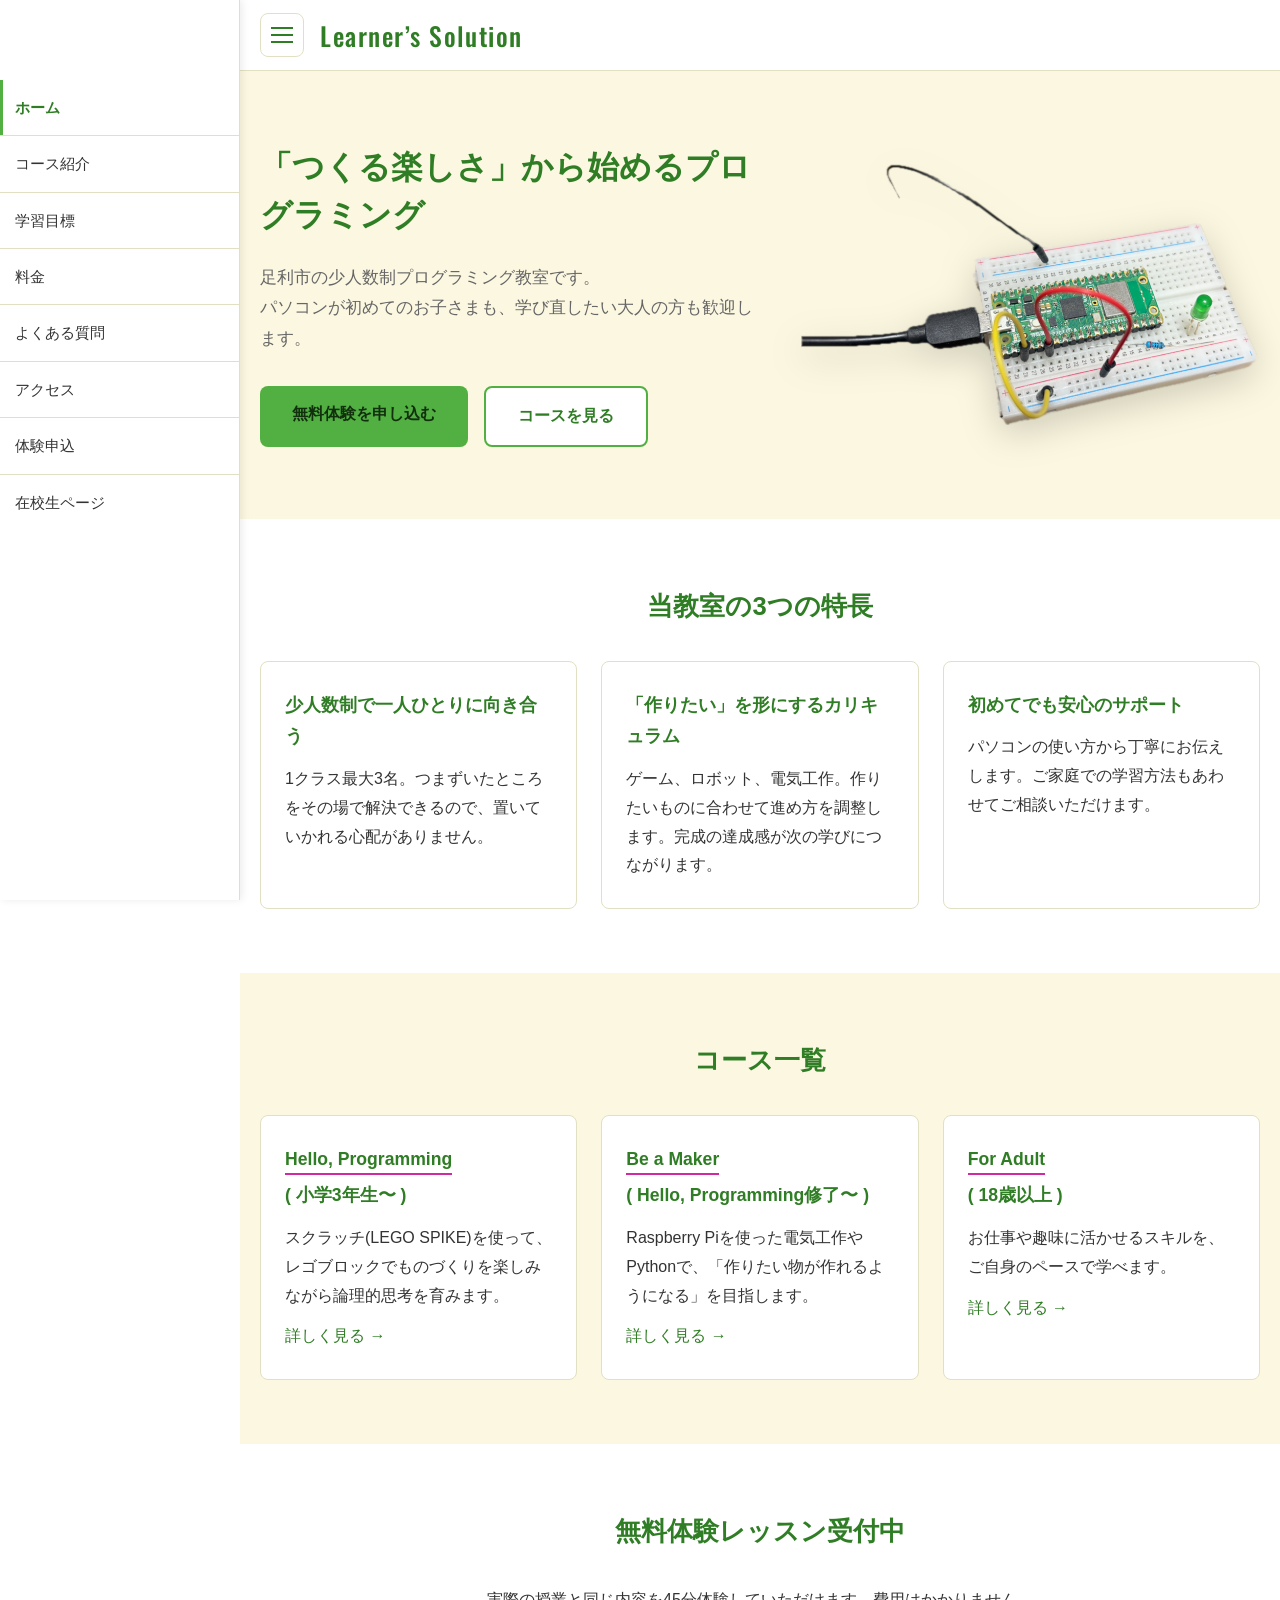
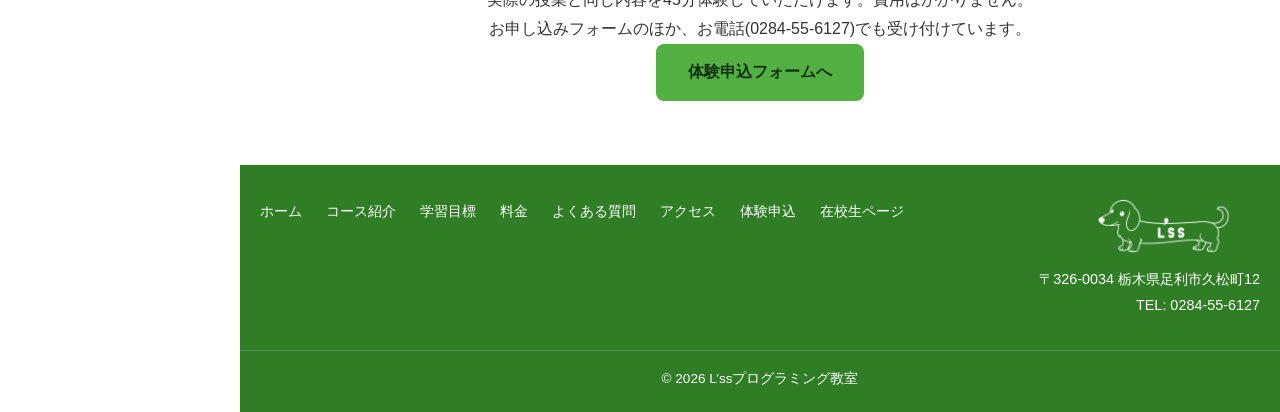
==== index.html @ 257206b7 "L'ssプログラミング教室 ホームページ 初回公開 - 全7ページ + 在校生ページ(パスワード制) - 新緑の緑をメインにした配色 - PCではメニューを開いた状態で表示 - レッスンスケジュールを" ====
<!DOCTYPE html>
<html lang="ja">
<head>
  <meta charset="UTF-8">
  <meta name="viewport" content="width=device-width, initial-scale=1.0">
  <title>L’ssプログラミング教室 | 子どもから大人まで学べる地域の教室</title>
  <meta name="description" content="足利市のプログラミング教室。初めての方でも安心して学べる少人数制。無料体験レッスン受付中です。">
  <link rel="preconnect" href="https://fonts.googleapis.com">
  <link rel="preconnect" href="https://fonts.gstatic.com" crossorigin>
  <link href="https://fonts.googleapis.com/css2?family=Oswald:wght@500&display=swap" rel="stylesheet">
  <link rel="stylesheet" href="css/style.css">
</head>
<body>

  <header class="site-header">
    <div class="container header-inner">
      <button class="nav-toggle" type="button" aria-controls="site-nav" aria-expanded="false">
        <span class="nav-toggle-bar"></span>
        <span class="nav-toggle-bar"></span>
        <span class="nav-toggle-bar"></span>
        <span class="nav-toggle-label">メニュー</span>
      </button>
      <a class="logo" href="index.html">
        <span class="logo-text">Learner’s Solution</span>
      </a>
      <nav class="site-nav" id="site-nav">
        <ul>
          <li><a href="index.html" class="is-current">ホーム</a></li>
          <li><a href="courses.html">コース紹介</a></li>
          <li><a href="instructor.html">学習目標</a></li>
          <li><a href="pricing.html">料金</a></li>
          <li><a href="faq.html">よくある質問</a></li>
          <li><a href="access.html">アクセス</a></li>
          <li><a href="trial.html">体験申込</a></li>
          <li><a href="members.html">在校生ページ</a></li>
        </ul>
      </nav>
    </div>
  </header>

  <main>

    <section class="hero">
      <div class="container hero-inner">
        <div class="hero-text">
          <h1>「つくる楽しさ」から始めるプログラミング</h1>
          <p class="hero-lead">
            足利市の少人数制プログラミング教室です。<br>
            パソコンが初めてのお子さまも、学び直したい大人の方も歓迎します。
          </p>
          <p class="hero-actions">
            <a class="btn btn-primary" href="trial.html">無料体験を申し込む</a>
            <a class="btn btn-outline" href="courses.html">コースを見る</a>
          </p>
        </div>
        <div class="hero-visual">
          <img src="images/raspberry-led-cutout.png"
               alt="ブレッドボードに組んだRaspberry Pi Picoと、光っている緑のLED"
               width="900" height="517">
        </div>
      </div>
    </section>

    <section class="section">
      <div class="container">
        <h2 class="section-title">当教室の3つの特長</h2>
        <div class="cards">
          <div class="card">
            <h3>少人数制で一人ひとりに向き合う</h3>
            <p>1クラス最大3名。つまずいたところをその場で解決できるので、置いていかれる心配がありません。</p>
          </div>
          <div class="card">
            <h3>「作りたい」を形にするカリキュラム</h3>
            <p>ゲーム、ロボット、電気工作。作りたいものに合わせて進め方を調整します。完成の達成感が次の学びにつながります。</p>
          </div>
          <div class="card">
            <h3>初めてでも安心のサポート</h3>
            <p>パソコンの使い方から丁寧にお伝えします。ご家庭での学習方法もあわせてご相談いただけます。</p>
          </div>
        </div>
      </div>
    </section>

    <section class="section section-alt">
      <div class="container">
        <h2 class="section-title">コース一覧</h2>
        <div class="cards">
          <div class="card">
            <h3><span class="course-name">Hello, Programming</span><br>( 小学3年生〜 )</h3>
            <p>スクラッチ(LEGO SPIKE)を使って、レゴブロックでものづくりを楽しみながら論理的思考を育みます。</p>
            <p><a class="link-arrow" href="courses.html">詳しく見る</a></p>
          </div>
          <div class="card">
            <h3><span class="course-name">Be a Maker</span><br>( Hello, Programming修了〜 )</h3>
            <p>Raspberry Piを使った電気工作やPythonで、「作りたい物が作れるようになる」を目指します。</p>
            <p><a class="link-arrow" href="courses.html">詳しく見る</a></p>
          </div>
          <div class="card">
            <h3><span class="course-name">For Adult</span><br>( 18歳以上 )</h3>
            <p>お仕事や趣味に活かせるスキルを、ご自身のペースで学べます。</p>
            <p><a class="link-arrow" href="courses.html">詳しく見る</a></p>
          </div>
        </div>
      </div>
    </section>

    <section class="section" id="trial">
      <div class="container">
        <h2 class="section-title">無料体験レッスン受付中</h2>
        <p class="text-center">
          実際の授業と同じ内容を45分体験していただけます。費用はかかりません。<br>
          お申し込みフォームのほか、お電話(0284-55-6127)でも受け付けています。
        </p>
        <p class="text-center">
          <a class="btn btn-primary" href="trial.html">体験申込フォームへ</a>
        </p>
      </div>
    </section>

  </main>

  <footer class="site-footer">
    <div class="container footer-inner">
      <div class="footer-info">
        <img class="footer-logo" src="images/logo-lss-white.png" alt="L’ssプログラミング教室">
        <p>〒326-0034 栃木県足利市久松町12<br>TEL: 0284-55-6127</p>
      </div>
      <nav class="footer-nav">
        <ul>
          <li><a href="index.html">ホーム</a></li>
          <li><a href="courses.html">コース紹介</a></li>
          <li><a href="instructor.html">学習目標</a></li>
          <li><a href="pricing.html">料金</a></li>
          <li><a href="faq.html">よくある質問</a></li>
          <li><a href="access.html">アクセス</a></li>
          <li><a href="trial.html">体験申込</a></li>
          <li><a href="members.html">在校生ページ</a></li>
        </ul>
      </nav>
    </div>
    <p class="copyright">&copy; 2026 L’ssプログラミング教室</p>
  </footer>

  <script src="js/menu.js"></script>

</body>
</html>
---- css/style.css ----
@charset "UTF-8";

/* =========================================
   L’ssプログラミング教室 共通スタイル
   1. 変数・リセット
   2. 共通レイアウト
   3. ヘッダー / ナビ
   4. ボタン・リンク
   5. ページ共通パーツ
   6. 個別ページのパーツ
   7. フッター
   8. レスポンシブ
   ========================================= */


/* =========================================
   1. 変数・リセット
   ========================================= */

:root {
  --color-main: #52b043;        /* メインカラー・新緑の緑(ボタン・帯) */
  --color-main-dark: #2f7d24;   /* 濃いグリーン(見出し・リンク・フッター・ホバー) */
  --color-on-main: #12300d;     /* メインカラーの上に置く文字色 */
  --color-accent: #d129a4;      /* アクセントカラー */
  --color-text: #333333;
  --color-text-light: #666666;
  --color-bg: #ffffff;
  --color-bg-alt: #fbf7e0;      /* 薄い黄色(帯・ヒーロー・テーブルの縞) */
  --color-border: #e2e0c2;

  --font-base: "Hiragino Kaku Gothic ProN", "Hiragino Sans", "Yu Gothic",
               "Meiryo", sans-serif;

  --container-width: 1080px;
  --radius: 8px;

  /* 左メニューの幅。開いている間、本文をこの分だけ右へ寄せる */
  --nav-width: 240px;
}

* {
  box-sizing: border-box;
}

body,
h1, h2, h3, h4,
p, ul, ol, dl, dd, figure {
  margin: 0;
  padding: 0;
}

ul, ol {
  list-style: none;
}

img {
  max-width: 100%;
  height: auto;
  vertical-align: bottom;
}

body {
  font-family: var(--font-base);
  color: var(--color-text);
  background: var(--color-bg);
  line-height: 1.8;
  font-size: 16px;
}

a {
  color: var(--color-main-dark);
  text-decoration: none;
}

a:hover {
  text-decoration: underline;
}


/* =========================================
   2. 共通レイアウト
   ========================================= */

.container {
  width: 100%;
  max-width: var(--container-width);
  margin: 0 auto;
  padding: 0 20px;
}

.section {
  padding: 64px 0;
}

.section-alt {
  background: var(--color-bg-alt);
}

.section-title {
  font-size: 1.6rem;
  text-align: center;
  margin-bottom: 32px;
  color: var(--color-main-dark);
}

.section-title + .section-title,
.section-title:not(:first-child) {
  margin-top: 48px;
}

.text-center {
  text-align: center;
}

/* 見出しのすぐ下に置く、中央寄せの導入文 */
.section-lead {
  text-align: center;
  margin-top: -16px;
  margin-bottom: 32px;
  color: var(--color-text-light);
}


/* =========================================
   3. ヘッダー / ナビ
   ========================================= */

.site-header {
  border-bottom: 1px solid var(--color-border);
  background: #fff;
  position: sticky;
  top: 0;
  /* メニュー(z-index:20)より前面に置き、重なる幅の狭い画面でも
     メニューボタンを押して閉じられるようにする */
  z-index: 40;
}

.header-inner {
  display: flex;
  align-items: center;
  flex-wrap: wrap;
  gap: 16px;
  padding-top: 12px;
  padding-bottom: 12px;
}

.logo {
  display: flex;
  align-items: center;
}

.logo:hover {
  text-decoration: none;
}

/* 既存のGoogle Sitesのヘッダーと同じ Oswald を使う */
.logo-text {
  font-family: "Oswald", var(--font-base);
  font-size: 1.6rem;
  font-weight: 500;
  letter-spacing: 0.06em;
  color: var(--color-main-dark);
  white-space: nowrap;
}

/* メニューボタン(三本線) */
.nav-toggle {
  display: flex;
  flex-direction: column;
  justify-content: center;
  gap: 5px;
  width: 44px;
  height: 44px;
  padding: 0;
  background: #fff;
  border: 1px solid var(--color-border);
  border-radius: var(--radius);
  cursor: pointer;
  /* 開いたメニューの上に重ねて、閉じるボタンとして押せるようにする */
  position: relative;
  z-index: 30;
}

.nav-toggle:hover {
  background: var(--color-bg-alt);
}

.nav-toggle-bar {
  display: block;
  width: 22px;
  height: 2px;
  margin: 0 auto;
  background: var(--color-main-dark);
}

/* 画面には出さず、読み上げソフトにだけ伝えるラベル */
.nav-toggle-label {
  position: absolute;
  width: 1px;
  height: 1px;
  overflow: hidden;
  clip-path: inset(50%);
  white-space: nowrap;
}

/* ナビ(ボタンで開閉。左端に縦長のパネルとして開く。PCでは初期表示から開いている) */
.site-nav {
  display: none;
  position: fixed;
  top: 0;
  left: 0;
  width: var(--nav-width);
  height: 100vh;
  overflow-y: auto;
  background: #fff;
  border-right: 1px solid var(--color-border);
  box-shadow: 2px 0 8px rgba(0, 0, 0, .08);
  /* ヘッダーのメニューボタンと重ならない位置から項目を並べる */
  padding-top: 80px;
  z-index: 20;
}

.nav-open .site-nav {
  display: block;
}

/* メニューが開いている間は本文全体を右へ寄せ、メニューに隠れないようにする。
   幅の狭い画面では寄せる余地がないため、従来どおり本文に重ねて表示する */
@media (min-width: 769px) {
  body.nav-open {
    padding-left: var(--nav-width);
  }
}

.site-nav li + li {
  border-top: 1px solid var(--color-border);
}

.site-nav a {
  display: block;
  color: var(--color-text);
  font-size: 0.95rem;
  padding: 14px 12px;
  border-left: 3px solid transparent;
}

.site-nav a:hover {
  color: var(--color-main-dark);
  background: var(--color-bg-alt);
  text-decoration: none;
}

.site-nav a.is-current {
  color: var(--color-main-dark);
  border-left-color: var(--color-main);
  font-weight: bold;
}


/* =========================================
   4. ボタン・リンク
   ========================================= */

.btn {
  display: inline-block;
  padding: 14px 32px;
  border-radius: var(--radius);
  font-weight: bold;
  text-align: center;
  transition: background-color .2s, color .2s;
}

.btn:hover {
  text-decoration: none;
}

.btn-primary {
  background: var(--color-main);
  color: var(--color-on-main);
}

.btn-primary:hover {
  background: var(--color-main-dark);
  color: #fff;
}

.btn-outline {
  border: 2px solid var(--color-main);
  color: var(--color-main-dark);
  background: #fff;
}

.btn-outline:hover {
  background: var(--color-main-dark);
  border-color: var(--color-main-dark);
  color: #fff;
}

.link-arrow::after {
  content: " →";
}


/* =========================================
   5. ページ共通パーツ
   ========================================= */

/* ヒーロー(トップページ)。左に文章、右に写真の2カラム */
.hero {
  background: var(--color-bg-alt);
  padding: 72px 0;
}

.hero-inner {
  display: flex;
  align-items: center;
  flex-wrap: wrap;
  gap: 40px;
}

.hero-text {
  flex: 1 1 380px;
}

.hero-visual {
  flex: 1 1 340px;
}

/* 背景を抜いた写真。影をつけて、切り抜きが浮いて見えないようにする */
.hero-visual img {
  display: block;
  width: 100%;
  height: auto;
  filter: drop-shadow(0 10px 18px rgba(0, 0, 0, .18));
}

.hero h1 {
  font-size: 2rem;
  line-height: 1.5;
  color: var(--color-main-dark);
  margin-bottom: 24px;
}

.hero-lead {
  font-size: 1.05rem;
  color: var(--color-text-light);
  margin-bottom: 32px;
}

.hero-actions {
  display: flex;
  flex-wrap: wrap;
  gap: 16px;
}

/* 下層ページの見出しエリア */
.page-head {
  background: var(--color-bg-alt);
  padding: 48px 0;
  text-align: center;
}

.page-head h1 {
  font-size: 1.8rem;
  color: var(--color-main-dark);
  margin-bottom: 12px;
}

.page-head p {
  color: var(--color-text-light);
}

/* カード */
.cards {
  display: flex;
  flex-wrap: wrap;
  gap: 24px;
}

.card {
  flex: 1 1 280px;
  background: #fff;
  border: 1px solid var(--color-border);
  border-radius: var(--radius);
  padding: 28px 24px;
}

.card h3 {
  font-size: 1.1rem;
  color: var(--color-main-dark);
  margin-bottom: 12px;
}

/* コース名だけにアクセント色の下線を引く(かっこ書きの対象年齢には引かない)。
   コース紹介ページの見出しと同じ線の太さ・色に揃えている。
   line-height を詰めないと、本文用の広い行間の分だけ箱が縦に伸びて
   下線が文字から離れ、次の行のほうに寄って見えてしまう */
.card h3 .course-name {
  display: inline-block;
  line-height: 1.2;
  padding-bottom: 3px;
  margin-bottom: 5px;
  border-bottom: 2px solid var(--color-accent);
}

.card p + p {
  margin-top: 12px;
}

/* カード内の箇条書き(学習目標など) */
.goal-list {
  list-style: disc;
  padding-left: 1.3em;
}

.goal-list li + li {
  margin-top: 10px;
}

/* 注意書きリスト */
.note-list {
  list-style: disc;
  padding-left: 1.4em;
  max-width: 760px;
  margin: 0 auto;
}

.note-list li {
  margin-bottom: 8px;
}

/* テーブル */
.table-wrap {
  overflow-x: auto;
  margin-bottom: 24px;
}

.price-table,
.info-table {
  width: 100%;
  border-collapse: collapse;
  background: #fff;
}

.price-table th,
.price-table td,
.info-table th,
.info-table td {
  border: 1px solid var(--color-border);
  padding: 14px 16px;
  text-align: left;
  vertical-align: top;
}

.price-table thead th {
  background: var(--color-main);
  color: var(--color-on-main);
}

.price-table tbody th,
.info-table th {
  background: var(--color-bg-alt);
  white-space: nowrap;
  width: 28%;
}


/* =========================================
   6. 個別ページのパーツ
   ========================================= */

/* コース紹介 */
.course {
  border: 1px solid var(--color-border);
  border-radius: var(--radius);
  padding: 32px;
  margin-bottom: 32px;
}

.course h2 {
  font-size: 1.35rem;
  color: var(--color-main-dark);
  margin-bottom: 16px;
  padding-bottom: 12px;
  border-bottom: 2px solid var(--color-accent);
}

.course-spec {
  display: grid;
  grid-template-columns: 8em 1fr;
  gap: 8px 16px;
  margin-top: 20px;
}

.course-spec dt {
  font-weight: bold;
  color: var(--color-main-dark);
}

/* 学習目標(教室からのメッセージ) */
.message {
  max-width: 760px;
  margin: 0 auto;
  font-size: 1.05rem;
}

.message p + p {
  margin-top: 24px;
}

/* 作品写真を横3枚並べる。縦横比がばらばらなので、高さを揃えて中央に収める */
.photo-row {
  display: flex;
  gap: 20px;
  margin-bottom: 40px;
}

.photo-row img {
  flex: 1 1 0;
  min-width: 0;
  height: 240px;
  object-fit: contain;
}

/* FAQ */
.faq-item {
  border: 1px solid var(--color-border);
  border-radius: var(--radius);
  margin-bottom: 12px;
  background: #fff;
}

.faq-item summary {
  padding: 18px 20px;
  font-weight: bold;
  cursor: pointer;
  color: var(--color-main-dark);
}

.faq-item summary:hover {
  background: var(--color-bg-alt);
}

.faq-item p {
  padding: 0 20px 20px;
}

/* 地図 */
.map-wrap {
  margin-bottom: 24px;
}

.map-wrap iframe {
  width: 100%;
  height: 400px;
  border: 0;
  border-radius: var(--radius);
}

/* 埋め込みPDF(レッスンスケジュール)。A4縦の比率に合わせた高さ */
.pdf-embed {
  margin-top: 24px;
}

.pdf-embed iframe {
  display: block;
  width: 100%;
  aspect-ratio: 210 / 297;
  border: 1px solid var(--color-border);
  border-radius: var(--radius);
  background: #fff;
}

/* 在校生ページのパスワード入力 */
.lock-form {
  max-width: 420px;
  margin: 0 auto;
  padding: 32px 24px;
  background: var(--color-bg-alt);
  border: 1px solid var(--color-border);
  border-radius: var(--radius);
  text-align: center;
}

.lock-label {
  display: block;
  font-weight: bold;
  color: var(--color-main-dark);
  margin-bottom: 8px;
}

.lock-input {
  width: 100%;
  padding: 12px 14px;
  margin-bottom: 16px;
  font-family: inherit;
  font-size: 1rem;
  background: #fff;
  border: 1px solid var(--color-border);
  border-radius: var(--radius);
}

.lock-input:focus {
  outline: 2px solid var(--color-main);
  outline-offset: 1px;
}

.lock-form .btn {
  width: 100%;
  cursor: pointer;
  border: 0;
  font-size: 1rem;
  font-family: inherit;
}

.lock-error {
  margin-top: 16px;
  color: #b3261e;
  font-weight: bold;
}

.lock-note {
  margin-top: 16px;
  font-size: 0.9rem;
  color: var(--color-text-light);
  text-align: left;
}

/* 埋め込みフォーム(Googleフォーム) */
.form-wrap {
  margin-bottom: 16px;
}

.form-wrap iframe {
  display: block;
  width: 100%;
  height: 1100px;
  border: 0;
  background: #fff;
  border-radius: var(--radius);
}


/* =========================================
   7. フッター
   ========================================= */

.site-footer {
  background: var(--color-main-dark);
  color: #fff;
  padding: 32px 0 20px;
  margin-top: 0;
}

.footer-inner {
  display: flex;
  flex-wrap: wrap;
  justify-content: space-between;
  align-items: flex-start;
  gap: 32px;
}

/* 白抜き・背景透明のロゴ(images/logo-lss-white.png) */
/* ロゴ・住所・電話番号を右端に揃えて縦に並べる */
.footer-info {
  order: 2;
  text-align: right;
  margin-left: auto;
}

.footer-logo {
  display: block;
  height: 58px;
  width: auto;
  margin: 0 0 12px auto;
}

.footer-info p {
  font-size: 0.9rem;
}

/* ナビゲーションは左側から並べる */
.footer-nav {
  order: 1;
}

.footer-nav ul {
  display: flex;
  flex-wrap: wrap;
  justify-content: flex-start;
  gap: 8px 24px;
}

.footer-nav a {
  color: #fff;
  font-size: 0.9rem;
}

.copyright {
  text-align: center;
  font-size: 0.85rem;
  margin-top: 32px;
  padding-top: 16px;
  border-top: 1px solid rgba(255, 255, 255, .2);
}


/* =========================================
   8. レスポンシブ(スマホ・タブレット)
   ========================================= */

@media (max-width: 768px) {

  body {
    font-size: 15px;
  }

  .header-inner {
    gap: 10px;
  }

  .logo-text {
    font-size: 1.2rem;
    letter-spacing: 0.04em;
  }

  .footer-logo {
    height: 48px;
  }

  .hero {
    padding: 56px 0;
  }

  /* 横に並べる幅がないので、文章の下に写真を置く */
  .hero-inner {
    flex-direction: column;
    gap: 28px;
  }

  .hero-text {
    text-align: center;
  }

  .hero h1 {
    font-size: 1.5rem;
  }

  .section {
    padding: 48px 0;
  }

  .section-title {
    font-size: 1.35rem;
  }

  .btn {
    width: 100%;
    max-width: 320px;
  }

  .hero-actions {
    flex-direction: column;
    align-items: center;
  }

  /* スマホでは埋め込みPDFが小さすぎて読めないうえ、
     機種によっては表示できないため、ボタンから開いてもらう */
  .pdf-embed {
    display: none;
  }

  .photo-row {
    gap: 10px;
    margin-bottom: 28px;
  }

  .photo-row img {
    height: 130px;
  }

  .course {
    padding: 24px 20px;
  }

  .course-spec {
    grid-template-columns: 1fr;
    gap: 4px;
  }

  .course-spec dd {
    margin-bottom: 12px;
  }

  .price-table tbody th,
  .info-table th {
    width: auto;
    white-space: normal;
  }
}
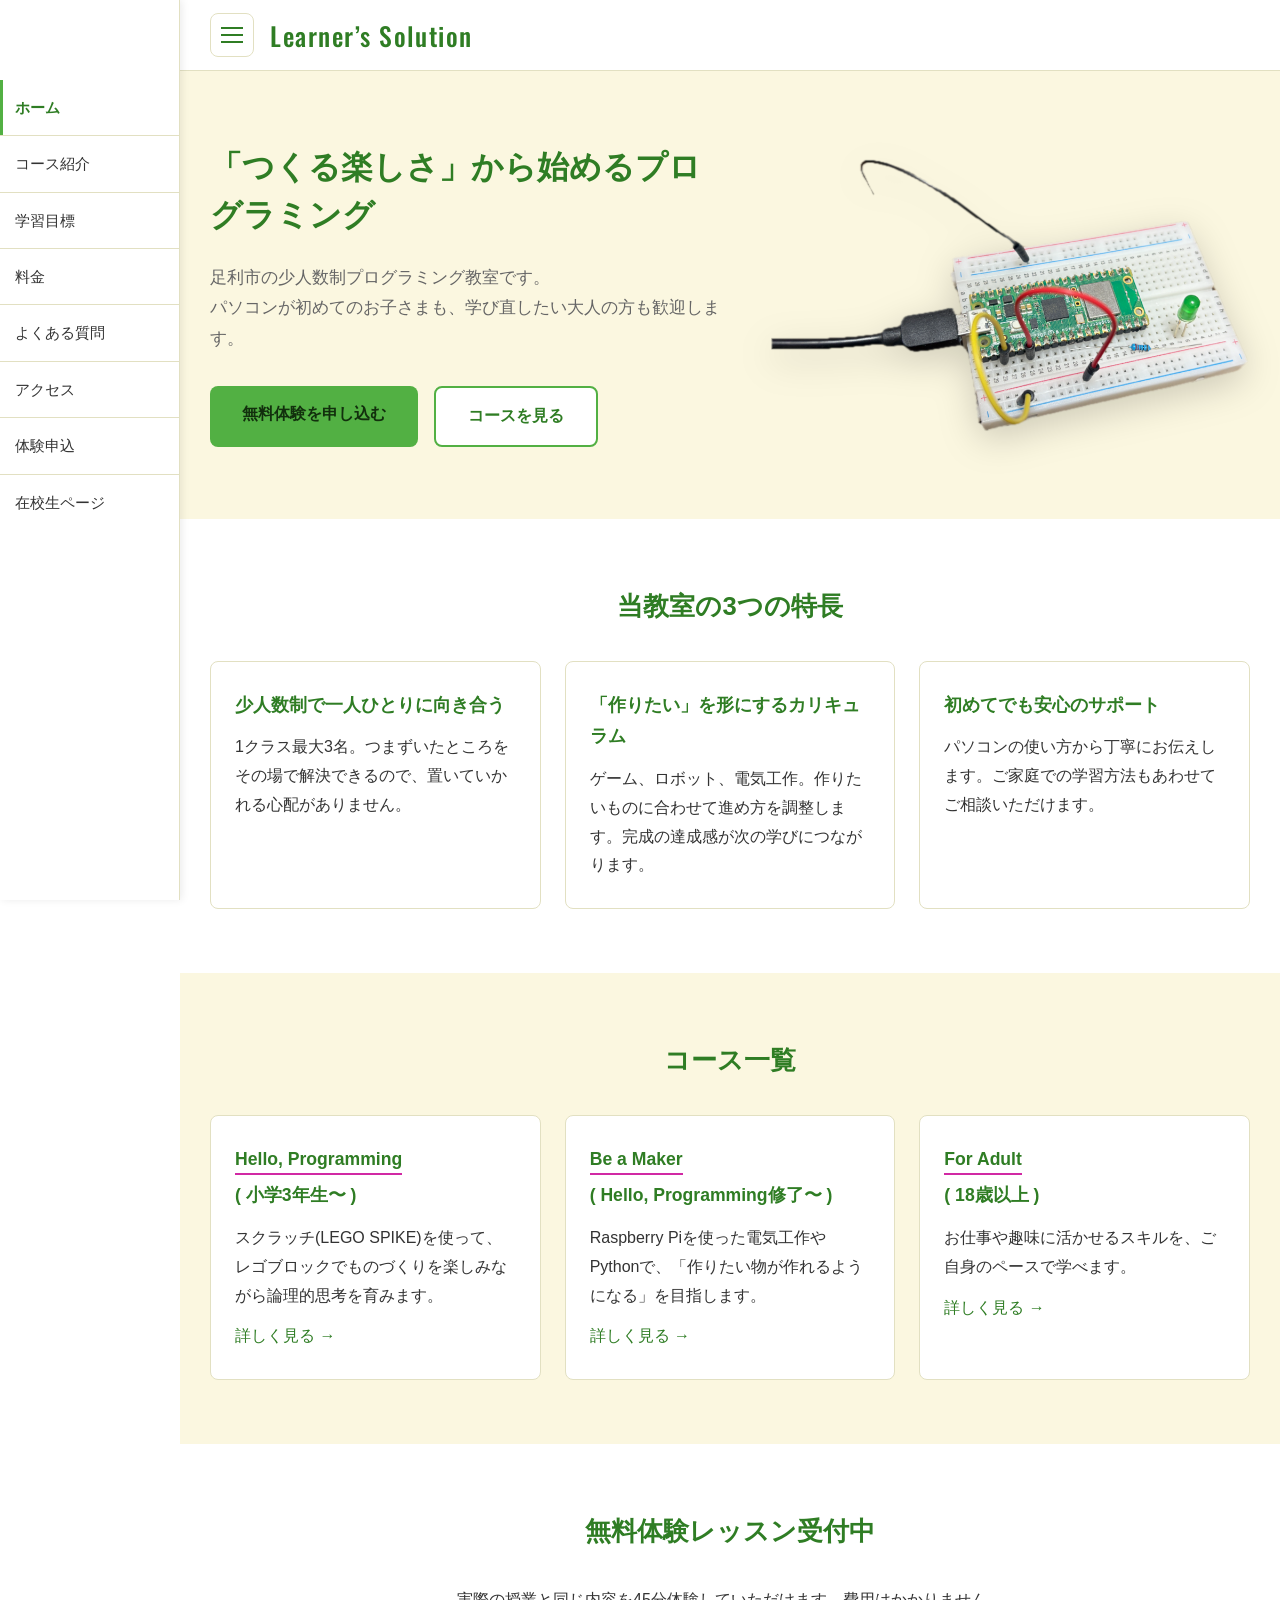
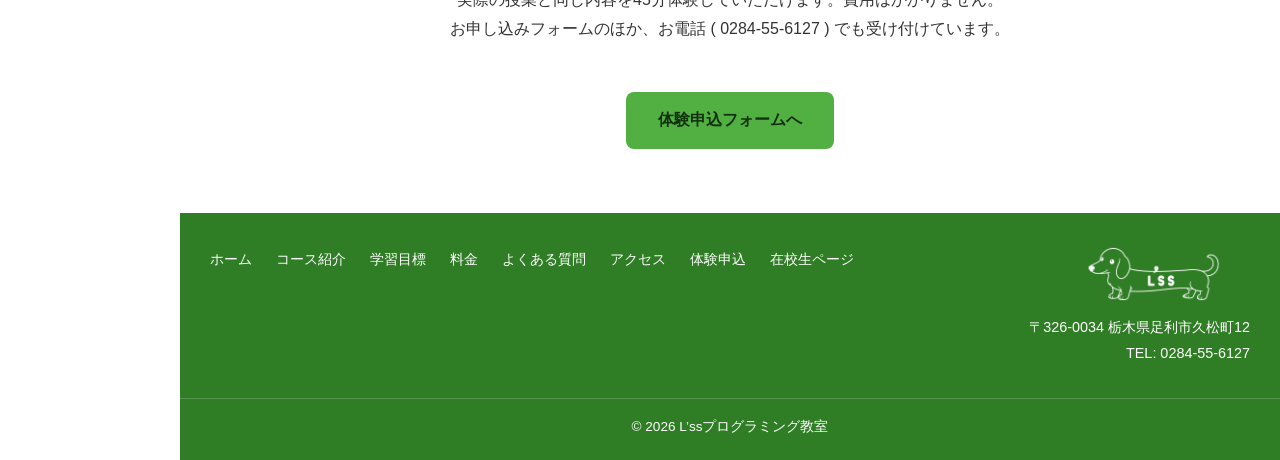
==== commit f10cf120: "ボタン上の余白を統一し、メニュー幅と表記を調整 - ボタンだけを置いた段落に .btn-block (上余白48px) を追加し、   トップ・コース紹介・料金・よくある質問・アクセス・在校生の   " ====
--- a/index.html
+++ b/index.html
@@ -8,6 +8,9 @@
   <link rel="preconnect" href="https://fonts.googleapis.com">
   <link rel="preconnect" href="https://fonts.gstatic.com" crossorigin>
   <link href="https://fonts.googleapis.com/css2?family=Oswald:wght@500&display=swap" rel="stylesheet">
+  <link rel="icon" href="favicon.ico" sizes="32x32">
+  <link rel="icon" type="image/png" sizes="192x192" href="images/favicon-192.png">
+  <link rel="apple-touch-icon" href="images/favicon-180.png">
   <link rel="stylesheet" href="css/style.css">
 </head>
 <body>
@@ -109,9 +112,9 @@
         <h2 class="section-title">無料体験レッスン受付中</h2>
         <p class="text-center">
           実際の授業と同じ内容を45分体験していただけます。費用はかかりません。<br>
-          お申し込みフォームのほか、お電話(0284-55-6127)でも受け付けています。
+          お申し込みフォームのほか、お電話 ( 0284-55-6127 ) でも受け付けています。
         </p>
-        <p class="text-center">
+        <p class="text-center btn-block">
           <a class="btn btn-primary" href="trial.html">体験申込フォームへ</a>
         </p>
       </div>
--- a/css/style.css
+++ b/css/style.css
@@ -28,14 +28,20 @@
   --color-bg-alt: #fbf7e0;      /* 薄い黄色(帯・ヒーロー・テーブルの縞) */
   --color-border: #e2e0c2;
 
-  --font-base: "Hiragino Kaku Gothic ProN", "Hiragino Sans", "Yu Gothic",
+  /* Windowsの "Yu Gothic" は既定で細字になり読みにくいため、
+     先に Medium を指定して字面を太めに揃える */
+  --font-base: "Hiragino Kaku Gothic ProN", "Hiragino Sans",
+               "Yu Gothic Medium", "YuGothic", "Yu Gothic",
                "Meiryo", sans-serif;
 
   --container-width: 1080px;
   --radius: 8px;
 
-  /* 左メニューの幅。開いている間、本文をこの分だけ右へ寄せる */
-  --nav-width: 240px;
+  /* 左メニューの幅。開いている間、本文をこの分だけ右へ寄せる。
+     メニュー項目が全角10文字まで折り返さない幅にしてある。
+     内訳: 文字 152px (15.2px × 10文字) + 左右の余白24px + 左の枠線3px = 179px
+     項目名を10文字より長くする場合は、この値も増やすこと */
+  --nav-width: 180px;
 }
 
 * {
@@ -272,6 +278,13 @@
 
 .btn:hover {
   text-decoration: none;
+}
+
+/* ボタンだけを置いた段落。p のマージンは 0 にリセットしてあるため、
+   何もしないと直前の文章とボタンがくっつき、セクション下の余白(64px)に
+   対して上が詰まって見える。その差を埋めるための余白 */
+.btn-block {
+  margin-top: 48px;
 }
 
 .btn-primary {
